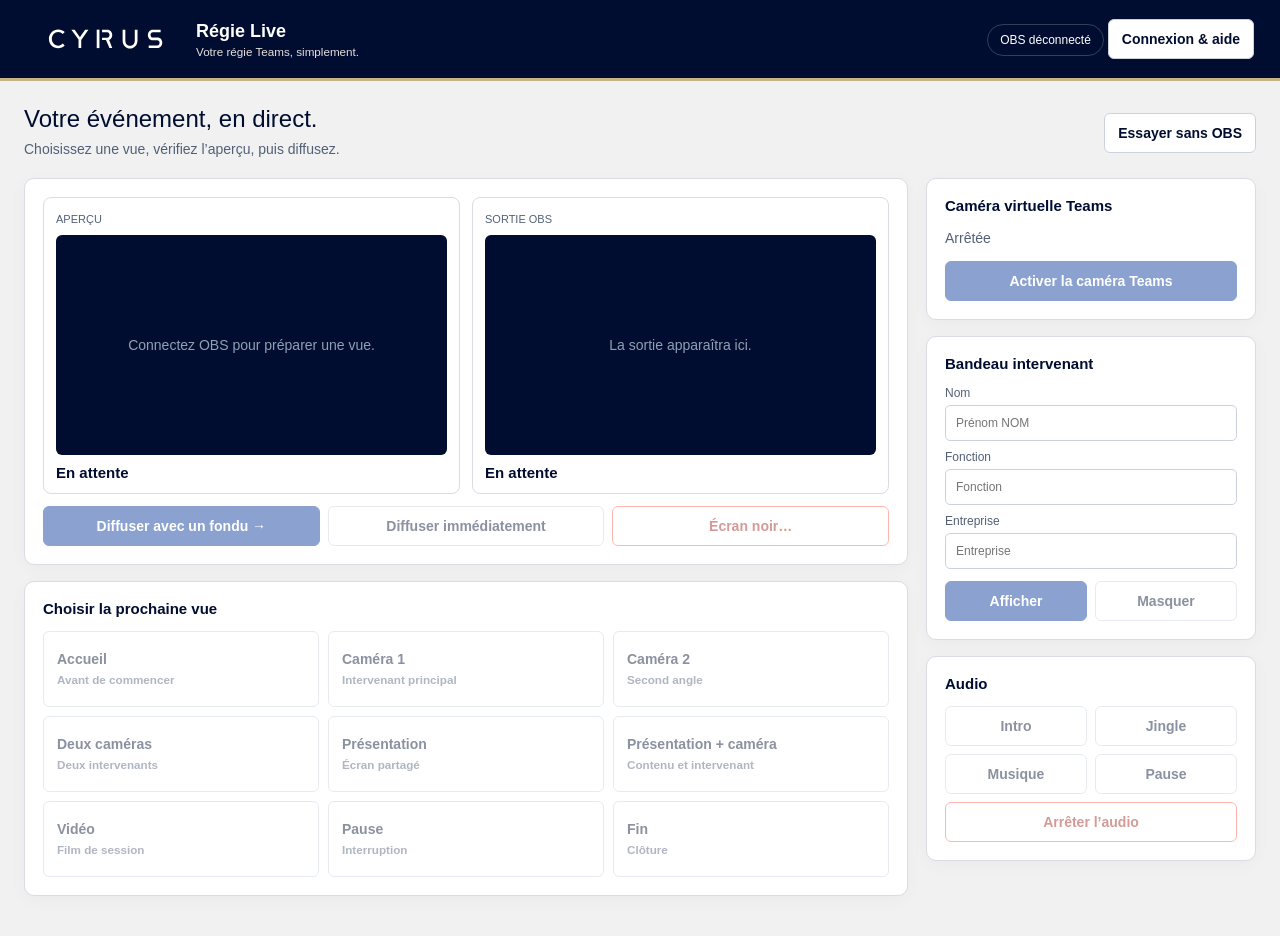
==== index.html @ 63f17715 "Corrige le chargement de la régie GitHub Pages" ====
<!doctype html>
<html lang="fr">
<head>
<meta charset="utf-8"><meta name="viewport" content="width=device-width,initial-scale=1">
<title>Cyrus · Régie Teams</title>
<style>
:root{--navy:#000D30;--blue:#003399;--gold:#C4B586;--bg:#F1F1F1;--line:#d9dce3;--muted:#526077}*{box-sizing:border-box}body{margin:0;background:var(--bg);color:var(--navy);font:14px "Segoe UI",Arial,sans-serif}header{background:var(--navy);color:#fff;border-bottom:3px solid var(--gold);padding:10px 26px;display:flex;justify-content:space-between;align-items:center;gap:12px;flex-wrap:wrap}.brand{display:flex;align-items:center;gap:10px}.brand img{width:160px;height:58px;object-fit:contain}.brand b{font-size:18px}.brand small{display:block;color:#E8E1DB;margin-top:3px}.status{padding:8px 12px;border:1px solid #ffffff33;border-radius:999px;font-size:12px}.status.ok{background:#003399}.wrap{max-width:1380px;margin:auto;padding:24px}.top{display:flex;justify-content:space-between;align-items:center;gap:12px;margin-bottom:18px;flex-wrap:wrap}h1{font-size:24px;margin:0 0 6px;font-weight:500}p{margin:0;color:var(--muted);line-height:1.5}.grid{display:grid;grid-template-columns:minmax(0,1fr) 330px;gap:18px}.card{background:#fff;border:1px solid var(--line);border-radius:10px;padding:18px;margin-bottom:16px;box-shadow:0 4px 18px #000D3008}h2{font-size:15px;margin:0 0 14px}.scenes{display:grid;grid-template-columns:repeat(3,1fr);gap:9px}.scene{min-height:76px;text-align:left}.scene strong{display:block}.scene small{display:block;color:var(--muted);margin-top:6px}.scene.sel{border-color:var(--blue);background:#e9eef9;box-shadow:inset 3px 0 var(--blue)}.scene.live:after{content:" À L’ANTENNE";display:block;color:var(--blue);font-size:9px;margin-top:7px}button,input{font:inherit}button{border:1px solid #ccd2dd;background:white;color:var(--navy);border-radius:6px;padding:11px 13px;cursor:pointer;font-weight:600}button:hover{background:#E8E1DB}button.primary{background:var(--blue);color:white;border-color:var(--blue)}button.primary:hover{background:var(--navy)}button.danger{border-color:#FF6054;color:#9e241b}button:disabled{opacity:.45;cursor:not-allowed}.row{display:flex;gap:8px;flex-wrap:wrap;margin-top:12px}.row>*{flex:1}.monitors{display:grid;grid-template-columns:1fr 1fr;gap:12px}.monitor{border:1px solid var(--line);border-radius:8px;padding:12px}.monitor span{font-size:11px;color:var(--muted);text-transform:uppercase}.screen{aspect-ratio:16/9;background:var(--navy);color:#8EA1B4;border-radius:6px;display:flex;align-items:center;justify-content:center;text-align:center;padding:15px;margin:9px 0}.monitor b{display:block;font-size:15px}.fields{display:grid;gap:9px}.fields label{font-size:12px;color:var(--muted)}input{width:100%;padding:10px;border:1px solid #ccd2dd;border-radius:5px;margin-top:5px}.audio{display:grid;grid-template-columns:1fr 1fr;gap:8px}.audio button:last-child{grid-column:1/-1}.help{font-size:12px;color:var(--muted);margin-top:10px}.banner{background:#E8E1DB;border:1px solid var(--gold);padding:10px 12px;border-radius:7px;margin-bottom:16px;display:none}.banner.show{display:block}dialog{border:1px solid var(--line);border-radius:12px;max-width:520px;width:calc(100% - 30px);padding:22px}dialog::backdrop{background:#0009}dialog h2{font-size:20px}.toast{position:fixed;left:50%;bottom:20px;transform:translateX(-50%);background:var(--navy);color:#fff;padding:12px 16px;border-radius:8px;display:none;max-width:90%;z-index:9}.toast.show{display:block}.toast.err{background:#a02a24}@media(max-width:900px){.grid{grid-template-columns:1fr}.scenes{grid-template-columns:repeat(2,1fr)}}@media(max-width:560px){.wrap{padding:14px}.monitors{grid-template-columns:1fr}.scenes{grid-template-columns:1fr}.brand img{width:120px}}
</style>
</head><body>
<header><div class="brand"><img src="assets/cyrus-white.svg" alt="Cyrus"><div><b>Régie Live</b><small>Votre régie Teams, simplement.</small></div></div><div><span id="status" class="status">OBS déconnecté</span> <button onclick="settings.showModal()">Connexion & aide</button></div></header>
<div class="wrap"><div id="demoBanner" class="banner">Mode démonstration · aucune commande n’est envoyée à OBS.</div><div class="top"><div><h1>Votre événement, en direct.</h1><p>Choisissez une vue, vérifiez l’aperçu, puis diffusez.</p></div><button id="demoBtn" onclick="toggleDemo()">Essayer sans OBS</button></div>
<div class="grid"><div>
<section class="card"><div class="monitors"><div class="monitor"><span>Aperçu</span><div class="screen" id="previewScreen">Connectez OBS pour préparer une vue.</div><b id="previewName">Aucune vue sélectionnée</b></div><div class="monitor"><span>Sortie OBS</span><div class="screen" id="programScreen">La sortie apparaîtra ici.</div><b id="programName">En attente</b></div></div><div class="row"><button id="take" class="primary ctl" onclick="run(()=>take(false))">Diffuser avec un fondu →</button><button class="ctl" onclick="run(()=>take(true))">Diffuser immédiatement</button><button class="danger ctl" onclick="run(black)">Écran noir…</button></div></section>
<section class="card"><h2>Choisir la prochaine vue</h2><div id="scenes" class="scenes"></div></section>
</div><aside>
<section class="card"><h2>Caméra virtuelle Teams</h2><p id="virtualText">Arrêtée</p><button id="virtualBtn" class="primary ctl" style="width:100%;margin-top:12px" onclick="run(toggleVirtual)">Activer la caméra Teams</button></section>
<section class="card"><h2>Bandeau intervenant</h2><div class="fields"><label>Nom<input id="name" placeholder="Prénom NOM"></label><label>Fonction<input id="role" placeholder="Fonction"></label><label>Entreprise<input id="company" placeholder="Entreprise"></label></div><div class="row"><button class="primary ctl" onclick="run(()=>lower(true))">Afficher</button><button class="ctl" onclick="run(()=>lower(false))">Masquer</button></div></section>
<section class="card"><h2>Audio</h2><div class="audio"><button class="ctl" onclick="run(()=>audio('intro'))">Intro</button><button class="ctl" onclick="run(()=>audio('jingle'))">Jingle</button><button class="ctl" onclick="run(()=>audio('music'))">Musique</button><button class="ctl" onclick="run(()=>audio('break'))">Pause</button><button class="danger ctl" onclick="run(()=>audioAction('stop'))">Arrêter l’audio</button></div></section>
</aside></div></div>
<dialog id="settings"><h2>Connecter OBS</h2><p>Dans OBS : Outils → Paramètres du serveur WebSocket → activez le serveur sur le port 4455.</p><div class="fields" style="margin-top:14px"><label>Mot de passe OBS<input id="pwd" type="password" autocomplete="off"></label><label style="display:flex;align-items:center;gap:8px"><input id="remember" type="checkbox" style="width:auto;margin:0"> Mémoriser sur cet ordinateur</label></div><div class="row"><button class="primary" onclick="connectWS()">Connecter</button><button onclick="settings.close()">Fermer</button></div><p class="help">OBS doit être ouvert sur ce même ordinateur. Adresse : 127.0.0.1:4455.</p></dialog>
<div id="toast" class="toast"></div>
<script>
const S=[['00 - ACCUEIL','Accueil','Avant de commencer'],['01 - CAM 1','Caméra 1','Intervenant principal'],['02 - CAM 2','Caméra 2','Second angle'],['03 - DOUBLE CAM','Deux caméras','Deux intervenants'],['04 - PRESENTATION','Présentation','Écran partagé'],['05 - PRESENTATION + CAM','Présentation + caméra','Contenu et intervenant'],['06 - VIDEO','Vidéo','Film de session'],['07 - PAUSE','Pause','Interruption'],['08 - FIN','Fin','Clôture']];let ws,identified=false,demo=false,preview='',program='',virtual=false,id=1,busy=false;const pend=new Map(),$=x=>document.getElementById(x),label=n=>S.find(x=>x[0]===n)?.[1]||(n==='09 - BLACK'?'Écran noir':n||'En attente');
pwd.value=localStorage.getItem('obsPwd')||'';remember.checked=!!pwd.value;
function msg(t,e=false){toast.textContent=t;toast.className='toast show'+(e?' err':'');setTimeout(()=>toast.className='toast',5000)}
function render(){const active=identified||demo;document.querySelectorAll('.ctl').forEach(b=>b.disabled=!active||busy);take.disabled=!active||busy||!preview;previewName.textContent=label(preview);programName.textContent=label(program);previewScreen.textContent=demo?'Simulation · '+label(preview):identified?'Vue préparée : '+label(preview):'Connectez OBS pour préparer une vue.';programScreen.textContent=demo?'Simulation · '+label(program):identified?'Sortie active : '+label(program):'La sortie apparaîtra ici.';virtualText.textContent=virtual?'Active':'Arrêtée';virtualBtn.textContent=virtual?'Arrêter la caméra Teams…':'Activer la caméra Teams';scenes.replaceChildren(...S.map(([n,l,d])=>{let b=document.createElement('button');b.className='scene'+(preview===n?' sel':'')+(program===n?' live':'');b.disabled=!active||busy;b.innerHTML='<strong>'+l+'</strong><small>'+d+'</small>';b.onclick=()=>run(()=>selectScene(n));return b}))}
async function run(f){if(busy)return;busy=true;render();try{await f()}catch(e){msg(e.message||String(e),true)}finally{busy=false;render()}}
function toggleDemo(){disconnect();demo=!demo;preview=demo?'01 - CAM 1':'';program=demo?'00 - ACCUEIL':'';virtual=false;demoBanner.classList.toggle('show',demo);demoBtn.textContent=demo?'Quitter la démonstration':'Essayer sans OBS';status.textContent=demo?'Démonstration':'OBS déconnecté';status.classList.remove('ok');render()}
function disconnect(){identified=false;if(ws){try{ws.close()}catch{}ws=null}for(const p of pend.values())p.reject(new Error('Connexion interrompue'));pend.clear()}
async function sha(s){const b=await crypto.subtle.digest('SHA-256',new TextEncoder().encode(s));return btoa(String.fromCharCode(...new Uint8Array(b)))}
async function connectWS(){demo=false;demoBanner.classList.remove('show');disconnect();if(remember.checked)localStorage.setItem('obsPwd',pwd.value);else localStorage.removeItem('obsPwd');status.textContent='Connexion…';try{ws=new WebSocket('ws://127.0.0.1:4455');ws.onmessage=async ev=>{const m=JSON.parse(ev.data);if(m.op===0){let d={rpcVersion:1,eventSubscriptions:197};if(m.d.authentication)d.authentication=await sha(await sha(pwd.value+m.d.authentication.salt)+m.d.authentication.challenge);ws.send(JSON.stringify({op:1,d}))}else if(m.op===2){identified=true;status.textContent='OBS connecté';status.classList.add('ok');settings.close();await req('SetStudioModeEnabled',{studioModeEnabled:true});await sync()}else if(m.op===7){const p=pend.get(m.d.requestId);if(p){pend.delete(m.d.requestId);m.d.requestStatus.result?p.resolve(m.d.responseData||{}):p.reject(new Error(m.d.requestStatus.comment||'Commande refusée'))}}else if(m.op===5){if(m.d.eventType==='CurrentProgramSceneChanged')program=m.d.eventData.sceneName;if(m.d.eventType==='CurrentPreviewSceneChanged')preview=m.d.eventData.sceneName;if(m.d.eventType==='VirtualcamStateChanged')virtual=m.d.eventData.outputActive;render()}};ws.onerror=()=>msg('OBS inaccessible sur le port 4455.',true);ws.onclose=e=>{identified=false;status.textContent=e.code===4009?'Mot de passe incorrect':'OBS déconnecté';status.classList.remove('ok');render()}}catch(e){msg(e.message,true)}render()}
function req(type,data={}){return new Promise((res,rej)=>{if(!identified||!ws||ws.readyState!==1)return rej(new Error('Connectez OBS.'));const rid=String(id++);pend.set(rid,{resolve:res,reject:rej});ws.send(JSON.stringify({op:6,d:{requestType:type,requestId:rid,requestData:data}}));setTimeout(()=>{if(pend.has(rid)){pend.delete(rid);rej(new Error('OBS ne répond pas'))}},6000)})}
async function sync(){const [a,b,c]=await Promise.all([req('GetCurrentPreviewScene'),req('GetCurrentProgramScene'),req('GetVirtualCamStatus')]);preview=a.currentPreviewSceneName;program=b.currentProgramSceneName;virtual=c.outputActive;render()}
async function selectScene(n){if(demo){preview=n;return}await req('SetCurrentPreviewScene',{sceneName:n});preview=n}
async function take(cut){if(demo){[program,preview]=[preview,program];return}await req('SetCurrentSceneTransition',{transitionName:cut?'Cut':'Fade'});if(!cut)await req('SetCurrentSceneTransitionDuration',{transitionDuration:500});await req('TriggerStudioModeTransition');setTimeout(()=>run(sync),700)}
async function black(){if(!confirm('Passer immédiatement la sortie en écran noir ?'))return;if(demo){program='09 - BLACK';return}await req('SetCurrentProgramScene',{sceneName:'09 - BLACK'});await sync()}
async function toggleVirtual(){if(demo){virtual=!virtual;return}await req(virtual?'StopVirtualCam':'StartVirtualCam');await sync()}
async function emit(data){if(demo)return;await req('CallVendorRequest',{vendorName:'obs-browser',requestType:'emit_event',requestData:{event_name:'officeLiveControl',event_data:data}})}
async function lower(show){if(show&&!name.value.trim())throw new Error('Renseignez le nom.');await emit({type:'lower',show,name:name.value,role:role.value,company:company.value});msg(show?'Bandeau envoyé.':'Bandeau masqué.')}
async function audio(x){await emit({type:'audio',action:'play',id:x});msg('Commande audio envoyée : '+x)}async function audioAction(action){await emit({type:'audio',action});msg('Commande audio envoyée.')}
render();
</script></body></html>
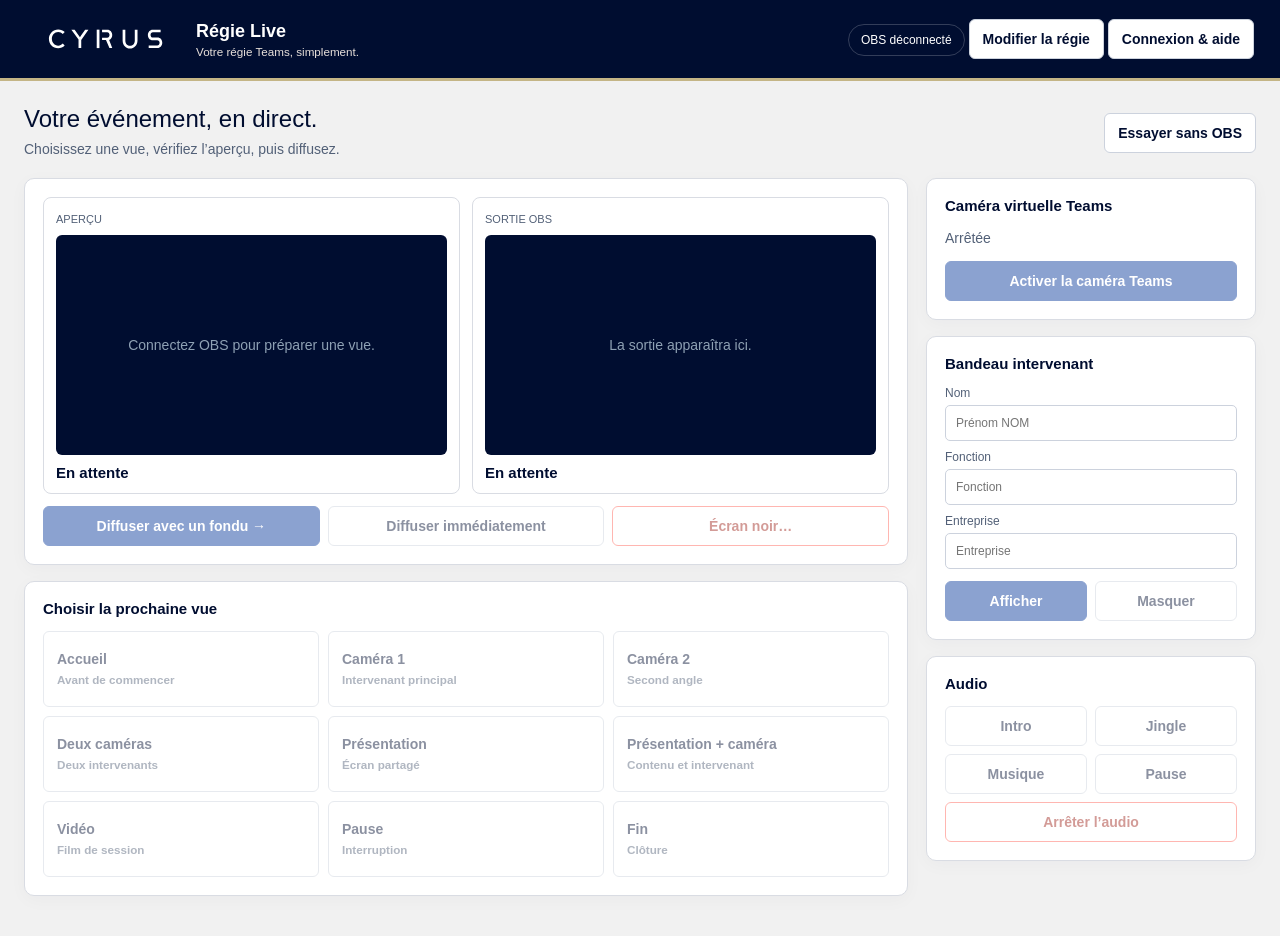
==== commit c6302556: "Restore regie editor [regie-editor-restored]" ====
--- a/index.html
+++ b/index.html
@@ -4,10 +4,10 @@
 <meta charset="utf-8"><meta name="viewport" content="width=device-width,initial-scale=1">
 <title>Cyrus · Régie Teams</title>
 <style>
-:root{--navy:#000D30;--blue:#003399;--gold:#C4B586;--bg:#F1F1F1;--line:#d9dce3;--muted:#526077}*{box-sizing:border-box}body{margin:0;background:var(--bg);color:var(--navy);font:14px "Segoe UI",Arial,sans-serif}header{background:var(--navy);color:#fff;border-bottom:3px solid var(--gold);padding:10px 26px;display:flex;justify-content:space-between;align-items:center;gap:12px;flex-wrap:wrap}.brand{display:flex;align-items:center;gap:10px}.brand img{width:160px;height:58px;object-fit:contain}.brand b{font-size:18px}.brand small{display:block;color:#E8E1DB;margin-top:3px}.status{padding:8px 12px;border:1px solid #ffffff33;border-radius:999px;font-size:12px}.status.ok{background:#003399}.wrap{max-width:1380px;margin:auto;padding:24px}.top{display:flex;justify-content:space-between;align-items:center;gap:12px;margin-bottom:18px;flex-wrap:wrap}h1{font-size:24px;margin:0 0 6px;font-weight:500}p{margin:0;color:var(--muted);line-height:1.5}.grid{display:grid;grid-template-columns:minmax(0,1fr) 330px;gap:18px}.card{background:#fff;border:1px solid var(--line);border-radius:10px;padding:18px;margin-bottom:16px;box-shadow:0 4px 18px #000D3008}h2{font-size:15px;margin:0 0 14px}.scenes{display:grid;grid-template-columns:repeat(3,1fr);gap:9px}.scene{min-height:76px;text-align:left}.scene strong{display:block}.scene small{display:block;color:var(--muted);margin-top:6px}.scene.sel{border-color:var(--blue);background:#e9eef9;box-shadow:inset 3px 0 var(--blue)}.scene.live:after{content:" À L’ANTENNE";display:block;color:var(--blue);font-size:9px;margin-top:7px}button,input{font:inherit}button{border:1px solid #ccd2dd;background:white;color:var(--navy);border-radius:6px;padding:11px 13px;cursor:pointer;font-weight:600}button:hover{background:#E8E1DB}button.primary{background:var(--blue);color:white;border-color:var(--blue)}button.primary:hover{background:var(--navy)}button.danger{border-color:#FF6054;color:#9e241b}button:disabled{opacity:.45;cursor:not-allowed}.row{display:flex;gap:8px;flex-wrap:wrap;margin-top:12px}.row>*{flex:1}.monitors{display:grid;grid-template-columns:1fr 1fr;gap:12px}.monitor{border:1px solid var(--line);border-radius:8px;padding:12px}.monitor span{font-size:11px;color:var(--muted);text-transform:uppercase}.screen{aspect-ratio:16/9;background:var(--navy);color:#8EA1B4;border-radius:6px;display:flex;align-items:center;justify-content:center;text-align:center;padding:15px;margin:9px 0}.monitor b{display:block;font-size:15px}.fields{display:grid;gap:9px}.fields label{font-size:12px;color:var(--muted)}input{width:100%;padding:10px;border:1px solid #ccd2dd;border-radius:5px;margin-top:5px}.audio{display:grid;grid-template-columns:1fr 1fr;gap:8px}.audio button:last-child{grid-column:1/-1}.help{font-size:12px;color:var(--muted);margin-top:10px}.banner{background:#E8E1DB;border:1px solid var(--gold);padding:10px 12px;border-radius:7px;margin-bottom:16px;display:none}.banner.show{display:block}dialog{border:1px solid var(--line);border-radius:12px;max-width:520px;width:calc(100% - 30px);padding:22px}dialog::backdrop{background:#0009}dialog h2{font-size:20px}.toast{position:fixed;left:50%;bottom:20px;transform:translateX(-50%);background:var(--navy);color:#fff;padding:12px 16px;border-radius:8px;display:none;max-width:90%;z-index:9}.toast.show{display:block}.toast.err{background:#a02a24}@media(max-width:900px){.grid{grid-template-columns:1fr}.scenes{grid-template-columns:repeat(2,1fr)}}@media(max-width:560px){.wrap{padding:14px}.monitors{grid-template-columns:1fr}.scenes{grid-template-columns:1fr}.brand img{width:120px}}
+:root{--navy:#000D30;--blue:#003399;--gold:#C4B586;--bg:#F1F1F1;--line:#d9dce3;--muted:#526077}*{box-sizing:border-box}body{margin:0;background:var(--bg);color:var(--navy);font:14px "Segoe UI",Arial,sans-serif}header{background:var(--navy);color:#fff;border-bottom:3px solid var(--gold);padding:10px 26px;display:flex;justify-content:space-between;align-items:center;gap:12px;flex-wrap:wrap}.brand{display:flex;align-items:center;gap:10px}.brand img{width:160px;height:58px;object-fit:contain}.brand b{font-size:18px}.brand small{display:block;color:#E8E1DB;margin-top:3px}.status{padding:8px 12px;border:1px solid #ffffff33;border-radius:999px;font-size:12px}.status.ok{background:#003399}.wrap{max-width:1380px;margin:auto;padding:24px}.top{display:flex;justify-content:space-between;align-items:center;gap:12px;margin-bottom:18px;flex-wrap:wrap}h1{font-size:24px;margin:0 0 6px;font-weight:500}p{margin:0;color:var(--muted);line-height:1.5}.grid{display:grid;grid-template-columns:minmax(0,1fr) 330px;gap:18px}.card{background:#fff;border:1px solid var(--line);border-radius:10px;padding:18px;margin-bottom:16px;box-shadow:0 4px 18px #000D3008}h2{font-size:15px;margin:0 0 14px}.scenes{display:grid;grid-template-columns:repeat(3,1fr);gap:9px}.scene{min-height:76px;text-align:left}.scene strong{display:block}.scene small{display:block;color:var(--muted);margin-top:6px}.scene.sel{border-color:var(--blue);background:#e9eef9;box-shadow:inset 3px 0 var(--blue)}.scene.live:after{content:" À L’ANTENNE";display:block;color:var(--blue);font-size:9px;margin-top:7px}button,input{font:inherit}button{border:1px solid #ccd2dd;background:white;color:var(--navy);border-radius:6px;padding:11px 13px;cursor:pointer;font-weight:600}button:hover{background:#E8E1DB}button.primary{background:var(--blue);color:white;border-color:var(--blue)}button.primary:hover{background:var(--navy)}button.danger{border-color:#FF6054;color:#9e241b}button:disabled{opacity:.45;cursor:not-allowed}.row{display:flex;gap:8px;flex-wrap:wrap;margin-top:12px}.row>*{flex:1}.monitors{display:grid;grid-template-columns:1fr 1fr;gap:12px}.monitor{border:1px solid var(--line);border-radius:8px;padding:12px}.monitor span{font-size:11px;color:var(--muted);text-transform:uppercase}.screen{aspect-ratio:16/9;background:var(--navy);color:#8EA1B4;border-radius:6px;display:flex;align-items:center;justify-content:center;text-align:center;padding:15px;margin:9px 0}.monitor b{display:block;font-size:15px}.fields{display:grid;gap:9px}.fields label{font-size:12px;color:var(--muted)}input{width:100%;padding:10px;border:1px solid #ccd2dd;border-radius:5px;margin-top:5px}.audio{display:grid;grid-template-columns:1fr 1fr;gap:8px}.audio button:last-child{grid-column:1/-1}.help{font-size:12px;color:var(--muted);margin-top:10px}.banner{background:#E8E1DB;border:1px solid var(--gold);padding:10px 12px;border-radius:7px;margin-bottom:16px;display:none}.banner.show{display:block}dialog{border:1px solid var(--line);border-radius:12px;max-width:520px;width:calc(100% - 30px);padding:22px}dialog::backdrop{background:#0009}dialog h2{font-size:20px}.toast{position:fixed;left:50%;bottom:20px;transform:translateX(-50%);background:var(--navy);color:#fff;padding:12px 16px;border-radius:8px;display:none;max-width:90%;z-index:9}.toast.show{display:block}.toast.err{background:#a02a24}.editrow{display:grid;grid-template-columns:1fr 1fr;gap:8px;padding:10px 0;border-bottom:1px solid var(--line)}.editrow:last-child{border-bottom:0}.editrow label{font-size:11px;color:var(--muted)}@media(max-width:560px){.editrow{grid-template-columns:1fr}}@media(max-width:900px){.grid{grid-template-columns:1fr}.scenes{grid-template-columns:repeat(2,1fr)}}@media(max-width:560px){.wrap{padding:14px}.monitors{grid-template-columns:1fr}.scenes{grid-template-columns:1fr}.brand img{width:120px}}
 </style>
 </head><body>
-<header><div class="brand"><img src="assets/cyrus-white.svg" alt="Cyrus"><div><b>Régie Live</b><small>Votre régie Teams, simplement.</small></div></div><div><span id="status" class="status">OBS déconnecté</span> <button onclick="settings.showModal()">Connexion & aide</button></div></header>
+<header><div class="brand"><img src="assets/cyrus-white.svg" alt="Cyrus"><div><b>Régie Live</b><small>Votre régie Teams, simplement.</small></div></div><div><span id="status" class="status">OBS déconnecté</span> <button onclick="openEditor()">Modifier la régie</button> <button onclick="settings.showModal()">Connexion & aide</button></div></header>
 <div class="wrap"><div id="demoBanner" class="banner">Mode démonstration · aucune commande n’est envoyée à OBS.</div><div class="top"><div><h1>Votre événement, en direct.</h1><p>Choisissez une vue, vérifiez l’aperçu, puis diffusez.</p></div><button id="demoBtn" onclick="toggleDemo()">Essayer sans OBS</button></div>
 <div class="grid"><div>
 <section class="card"><div class="monitors"><div class="monitor"><span>Aperçu</span><div class="screen" id="previewScreen">Connectez OBS pour préparer une vue.</div><b id="previewName">Aucune vue sélectionnée</b></div><div class="monitor"><span>Sortie OBS</span><div class="screen" id="programScreen">La sortie apparaîtra ici.</div><b id="programName">En attente</b></div></div><div class="row"><button id="take" class="primary ctl" onclick="run(()=>take(false))">Diffuser avec un fondu →</button><button class="ctl" onclick="run(()=>take(true))">Diffuser immédiatement</button><button class="danger ctl" onclick="run(black)">Écran noir…</button></div></section>
@@ -17,10 +17,11 @@
 <section class="card"><h2>Bandeau intervenant</h2><div class="fields"><label>Nom<input id="name" placeholder="Prénom NOM"></label><label>Fonction<input id="role" placeholder="Fonction"></label><label>Entreprise<input id="company" placeholder="Entreprise"></label></div><div class="row"><button class="primary ctl" onclick="run(()=>lower(true))">Afficher</button><button class="ctl" onclick="run(()=>lower(false))">Masquer</button></div></section>
 <section class="card"><h2>Audio</h2><div class="audio"><button class="ctl" onclick="run(()=>audio('intro'))">Intro</button><button class="ctl" onclick="run(()=>audio('jingle'))">Jingle</button><button class="ctl" onclick="run(()=>audio('music'))">Musique</button><button class="ctl" onclick="run(()=>audio('break'))">Pause</button><button class="danger ctl" onclick="run(()=>audioAction('stop'))">Arrêter l’audio</button></div></section>
 </aside></div></div>
-<dialog id="settings"><h2>Connecter OBS</h2><p>Dans OBS : Outils → Paramètres du serveur WebSocket → activez le serveur sur le port 4455.</p><div class="fields" style="margin-top:14px"><label>Mot de passe OBS<input id="pwd" type="password" autocomplete="off"></label><label style="display:flex;align-items:center;gap:8px"><input id="remember" type="checkbox" style="width:auto;margin:0"> Mémoriser sur cet ordinateur</label></div><div class="row"><button class="primary" onclick="connectWS()">Connecter</button><button onclick="settings.close()">Fermer</button></div><p class="help">OBS doit être ouvert sur ce même ordinateur. Adresse : 127.0.0.1:4455.</p></dialog>
+<dialog id="settings"><h2>Connecter OBS</h2><p>Dans OBS : Outils → Paramètres du serveur WebSocket → activez le serveur sur le port 4455. Dans Chrome, autorisez également l’accès au réseau local lorsque la demande apparaît.</p><div class="fields" style="margin-top:14px"><label>Mot de passe OBS<input id="pwd" type="password" autocomplete="off"></label><label style="display:flex;align-items:center;gap:8px"><input id="remember" type="checkbox" style="width:auto;margin:0"> Mémoriser sur cet ordinateur</label></div><div class="row"><button class="primary" onclick="connectWS()">Connecter</button><button onclick="settings.close()">Fermer</button></div><p class="help">OBS doit être ouvert sur ce même ordinateur. Adresse : 127.0.0.1:4455.</p></dialog>
+<dialog id="editor"><h2>Modifier la régie</h2><p>Renomme les boutons visibles et associe-les aux noms exacts de tes scènes OBS.</p><div id="sceneEdit" style="margin-top:14px"></div><div class="row"><button class="primary" onclick="saveEditor()">Enregistrer</button><button onclick="resetEditor()">Réinitialiser</button><button onclick="editor.close()">Fermer</button></div><p class="help">Ces réglages sont enregistrés uniquement sur cet ordinateur.</p></dialog>
 <div id="toast" class="toast"></div>
 <script>
-const S=[['00 - ACCUEIL','Accueil','Avant de commencer'],['01 - CAM 1','Caméra 1','Intervenant principal'],['02 - CAM 2','Caméra 2','Second angle'],['03 - DOUBLE CAM','Deux caméras','Deux intervenants'],['04 - PRESENTATION','Présentation','Écran partagé'],['05 - PRESENTATION + CAM','Présentation + caméra','Contenu et intervenant'],['06 - VIDEO','Vidéo','Film de session'],['07 - PAUSE','Pause','Interruption'],['08 - FIN','Fin','Clôture']];let ws,identified=false,demo=false,preview='',program='',virtual=false,id=1,busy=false;const pend=new Map(),$=x=>document.getElementById(x),label=n=>S.find(x=>x[0]===n)?.[1]||(n==='09 - BLACK'?'Écran noir':n||'En attente');
+const DEFAULT_S=[['00 - ACCUEIL','Accueil','Avant de commencer'],['01 - CAM 1','Caméra 1','Intervenant principal'],['02 - CAM 2','Caméra 2','Second angle'],['03 - DOUBLE CAM','Deux caméras','Deux intervenants'],['04 - PRESENTATION','Présentation','Écran partagé'],['05 - PRESENTATION + CAM','Présentation + caméra','Contenu et intervenant'],['06 - VIDEO','Vidéo','Film de session'],['07 - PAUSE','Pause','Interruption'],['08 - FIN','Fin','Clôture']];let S=(()=>{try{return JSON.parse(localStorage.getItem('regieScenes'))||DEFAULT_S.map(x=>[...x])}catch{return DEFAULT_S.map(x=>[...x])}})();let ws,identified=false,demo=false,preview='',program='',virtual=false,id=1,busy=false;const pend=new Map(),$=x=>document.getElementById(x),label=n=>S.find(x=>x[0]===n)?.[1]||(n==='09 - BLACK'?'Écran noir':n||'En attente');
 pwd.value=localStorage.getItem('obsPwd')||'';remember.checked=!!pwd.value;
 function msg(t,e=false){toast.textContent=t;toast.className='toast show'+(e?' err':'');setTimeout(()=>toast.className='toast',5000)}
 function render(){const active=identified||demo;document.querySelectorAll('.ctl').forEach(b=>b.disabled=!active||busy);take.disabled=!active||busy||!preview;previewName.textContent=label(preview);programName.textContent=label(program);previewScreen.textContent=demo?'Simulation · '+label(preview):identified?'Vue préparée : '+label(preview):'Connectez OBS pour préparer une vue.';programScreen.textContent=demo?'Simulation · '+label(program):identified?'Sortie active : '+label(program):'La sortie apparaîtra ici.';virtualText.textContent=virtual?'Active':'Arrêtée';virtualBtn.textContent=virtual?'Arrêter la caméra Teams…':'Activer la caméra Teams';scenes.replaceChildren(...S.map(([n,l,d])=>{let b=document.createElement('button');b.className='scene'+(preview===n?' sel':'')+(program===n?' live':'');b.disabled=!active||busy;b.innerHTML='<strong>'+l+'</strong><small>'+d+'</small>';b.onclick=()=>run(()=>selectScene(n));return b}))}
@@ -38,5 +39,9 @@
 async function emit(data){if(demo)return;await req('CallVendorRequest',{vendorName:'obs-browser',requestType:'emit_event',requestData:{event_name:'officeLiveControl',event_data:data}})}
 async function lower(show){if(show&&!name.value.trim())throw new Error('Renseignez le nom.');await emit({type:'lower',show,name:name.value,role:role.value,company:company.value});msg(show?'Bandeau envoyé.':'Bandeau masqué.')}
 async function audio(x){await emit({type:'audio',action:'play',id:x});msg('Commande audio envoyée : '+x)}async function audioAction(action){await emit({type:'audio',action});msg('Commande audio envoyée.')}
+function openEditor(){sceneEdit.replaceChildren(...S.map((x,i)=>{const d=document.createElement('div');d.className='editrow';d.innerHTML='<label>Nom affiché<input data-i="'+i+'" data-k="1" value="'+x[1].replace(/&/g,'&amp;').replace(/"/g,'&quot;')+'"></label><label>Nom de scène OBS<input data-i="'+i+'" data-k="0" value="'+x[0].replace(/&/g,'&amp;').replace(/"/g,'&quot;')+'"></label>';return d}));editor.showModal()}
+function saveEditor(){document.querySelectorAll('#sceneEdit input').forEach(el=>{const i=+el.dataset.i,k=+el.dataset.k;S[i][k]=el.value.trim()||S[i][k]});localStorage.setItem('regieScenes',JSON.stringify(S));editor.close();render();msg('Configuration de la régie enregistrée.')}
+function resetEditor(){if(!confirm('Réinitialiser les noms de vues et de scènes OBS ?'))return;S=DEFAULT_S.map(x=>[...x]);localStorage.removeItem('regieScenes');openEditor();render();msg('Configuration réinitialisée.')}
+
 render();
 </script></body></html>
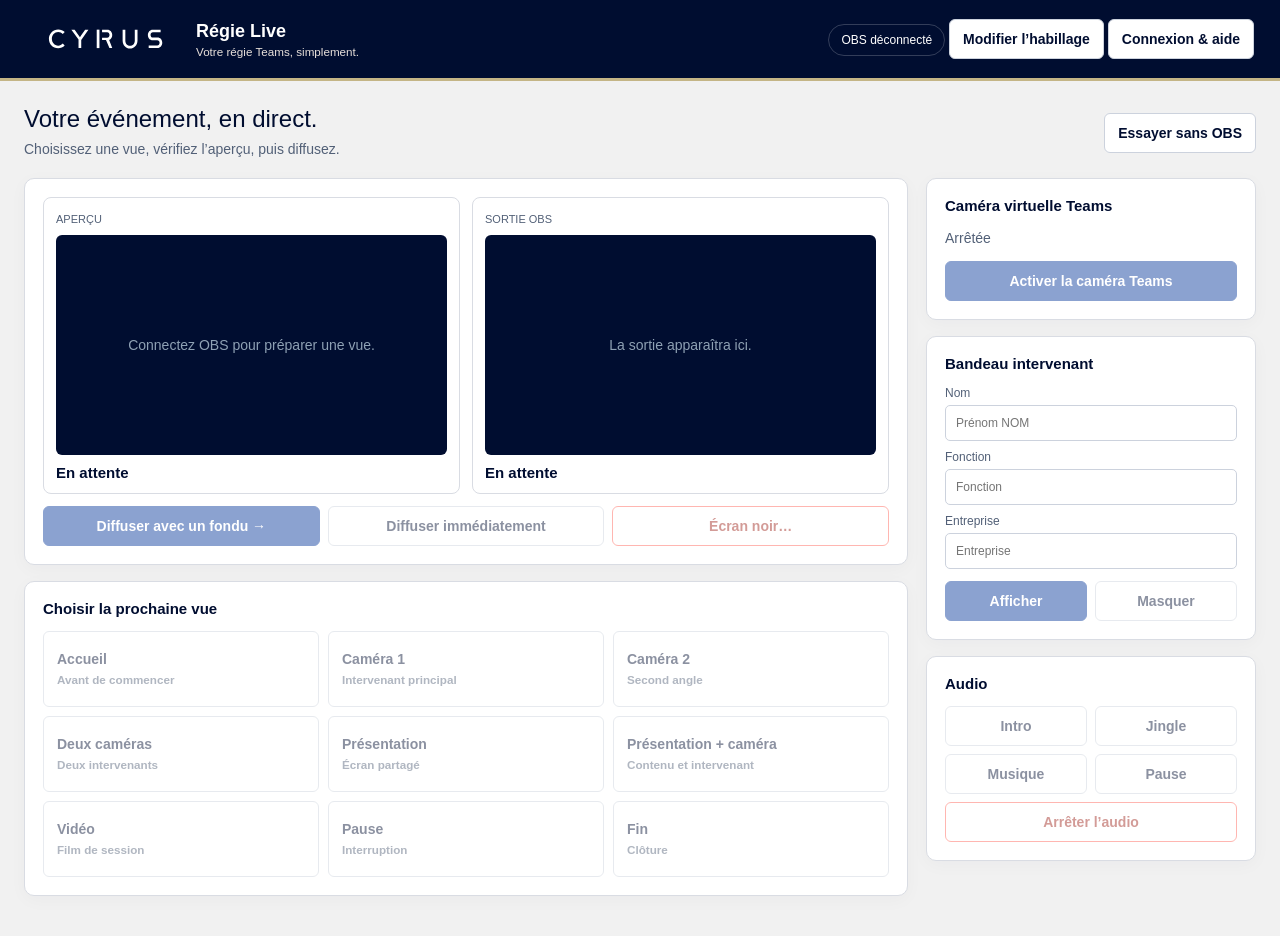
==== commit 180b3329: "Restore full visual layout editor [visual-editor-restored]" ====
--- a/index.html
+++ b/index.html
@@ -6,8 +6,9 @@
 <style>
 :root{--navy:#000D30;--blue:#003399;--gold:#C4B586;--bg:#F1F1F1;--line:#d9dce3;--muted:#526077}*{box-sizing:border-box}body{margin:0;background:var(--bg);color:var(--navy);font:14px "Segoe UI",Arial,sans-serif}header{background:var(--navy);color:#fff;border-bottom:3px solid var(--gold);padding:10px 26px;display:flex;justify-content:space-between;align-items:center;gap:12px;flex-wrap:wrap}.brand{display:flex;align-items:center;gap:10px}.brand img{width:160px;height:58px;object-fit:contain}.brand b{font-size:18px}.brand small{display:block;color:#E8E1DB;margin-top:3px}.status{padding:8px 12px;border:1px solid #ffffff33;border-radius:999px;font-size:12px}.status.ok{background:#003399}.wrap{max-width:1380px;margin:auto;padding:24px}.top{display:flex;justify-content:space-between;align-items:center;gap:12px;margin-bottom:18px;flex-wrap:wrap}h1{font-size:24px;margin:0 0 6px;font-weight:500}p{margin:0;color:var(--muted);line-height:1.5}.grid{display:grid;grid-template-columns:minmax(0,1fr) 330px;gap:18px}.card{background:#fff;border:1px solid var(--line);border-radius:10px;padding:18px;margin-bottom:16px;box-shadow:0 4px 18px #000D3008}h2{font-size:15px;margin:0 0 14px}.scenes{display:grid;grid-template-columns:repeat(3,1fr);gap:9px}.scene{min-height:76px;text-align:left}.scene strong{display:block}.scene small{display:block;color:var(--muted);margin-top:6px}.scene.sel{border-color:var(--blue);background:#e9eef9;box-shadow:inset 3px 0 var(--blue)}.scene.live:after{content:" À L’ANTENNE";display:block;color:var(--blue);font-size:9px;margin-top:7px}button,input{font:inherit}button{border:1px solid #ccd2dd;background:white;color:var(--navy);border-radius:6px;padding:11px 13px;cursor:pointer;font-weight:600}button:hover{background:#E8E1DB}button.primary{background:var(--blue);color:white;border-color:var(--blue)}button.primary:hover{background:var(--navy)}button.danger{border-color:#FF6054;color:#9e241b}button:disabled{opacity:.45;cursor:not-allowed}.row{display:flex;gap:8px;flex-wrap:wrap;margin-top:12px}.row>*{flex:1}.monitors{display:grid;grid-template-columns:1fr 1fr;gap:12px}.monitor{border:1px solid var(--line);border-radius:8px;padding:12px}.monitor span{font-size:11px;color:var(--muted);text-transform:uppercase}.screen{aspect-ratio:16/9;background:var(--navy);color:#8EA1B4;border-radius:6px;display:flex;align-items:center;justify-content:center;text-align:center;padding:15px;margin:9px 0}.monitor b{display:block;font-size:15px}.fields{display:grid;gap:9px}.fields label{font-size:12px;color:var(--muted)}input{width:100%;padding:10px;border:1px solid #ccd2dd;border-radius:5px;margin-top:5px}.audio{display:grid;grid-template-columns:1fr 1fr;gap:8px}.audio button:last-child{grid-column:1/-1}.help{font-size:12px;color:var(--muted);margin-top:10px}.banner{background:#E8E1DB;border:1px solid var(--gold);padding:10px 12px;border-radius:7px;margin-bottom:16px;display:none}.banner.show{display:block}dialog{border:1px solid var(--line);border-radius:12px;max-width:520px;width:calc(100% - 30px);padding:22px}dialog::backdrop{background:#0009}dialog h2{font-size:20px}.toast{position:fixed;left:50%;bottom:20px;transform:translateX(-50%);background:var(--navy);color:#fff;padding:12px 16px;border-radius:8px;display:none;max-width:90%;z-index:9}.toast.show{display:block}.toast.err{background:#a02a24}.editrow{display:grid;grid-template-columns:1fr 1fr;gap:8px;padding:10px 0;border-bottom:1px solid var(--line)}.editrow:last-child{border-bottom:0}.editrow label{font-size:11px;color:var(--muted)}@media(max-width:560px){.editrow{grid-template-columns:1fr}}@media(max-width:900px){.grid{grid-template-columns:1fr}.scenes{grid-template-columns:repeat(2,1fr)}}@media(max-width:560px){.wrap{padding:14px}.monitors{grid-template-columns:1fr}.scenes{grid-template-columns:1fr}.brand img{width:120px}}
 </style>
+<link rel="stylesheet" href="assets/editor.css">
 </head><body>
-<header><div class="brand"><img src="assets/cyrus-white.svg" alt="Cyrus"><div><b>Régie Live</b><small>Votre régie Teams, simplement.</small></div></div><div><span id="status" class="status">OBS déconnecté</span> <button onclick="openEditor()">Modifier la régie</button> <button onclick="settings.showModal()">Connexion & aide</button></div></header>
+<header><div class="brand"><img src="assets/cyrus-white.svg" alt="Cyrus"><div><b>Régie Live</b><small>Votre régie Teams, simplement.</small></div></div><div><span id="status" class="status">OBS déconnecté</span> <button onclick="openLayoutEditor()">Modifier l’habillage</button> <button onclick="settings.showModal()">Connexion & aide</button></div></header>
 <div class="wrap"><div id="demoBanner" class="banner">Mode démonstration · aucune commande n’est envoyée à OBS.</div><div class="top"><div><h1>Votre événement, en direct.</h1><p>Choisissez une vue, vérifiez l’aperçu, puis diffusez.</p></div><button id="demoBtn" onclick="toggleDemo()">Essayer sans OBS</button></div>
 <div class="grid"><div>
 <section class="card"><div class="monitors"><div class="monitor"><span>Aperçu</span><div class="screen" id="previewScreen">Connectez OBS pour préparer une vue.</div><b id="previewName">Aucune vue sélectionnée</b></div><div class="monitor"><span>Sortie OBS</span><div class="screen" id="programScreen">La sortie apparaîtra ici.</div><b id="programName">En attente</b></div></div><div class="row"><button id="take" class="primary ctl" onclick="run(()=>take(false))">Diffuser avec un fondu →</button><button class="ctl" onclick="run(()=>take(true))">Diffuser immédiatement</button><button class="danger ctl" onclick="run(black)">Écran noir…</button></div></section>
@@ -17,7 +18,7 @@
 <section class="card"><h2>Bandeau intervenant</h2><div class="fields"><label>Nom<input id="name" placeholder="Prénom NOM"></label><label>Fonction<input id="role" placeholder="Fonction"></label><label>Entreprise<input id="company" placeholder="Entreprise"></label></div><div class="row"><button class="primary ctl" onclick="run(()=>lower(true))">Afficher</button><button class="ctl" onclick="run(()=>lower(false))">Masquer</button></div></section>
 <section class="card"><h2>Audio</h2><div class="audio"><button class="ctl" onclick="run(()=>audio('intro'))">Intro</button><button class="ctl" onclick="run(()=>audio('jingle'))">Jingle</button><button class="ctl" onclick="run(()=>audio('music'))">Musique</button><button class="ctl" onclick="run(()=>audio('break'))">Pause</button><button class="danger ctl" onclick="run(()=>audioAction('stop'))">Arrêter l’audio</button></div></section>
 </aside></div></div>
-<dialog id="settings"><h2>Connecter OBS</h2><p>Dans OBS : Outils → Paramètres du serveur WebSocket → activez le serveur sur le port 4455. Dans Chrome, autorisez également l’accès au réseau local lorsque la demande apparaît.</p><div class="fields" style="margin-top:14px"><label>Mot de passe OBS<input id="pwd" type="password" autocomplete="off"></label><label style="display:flex;align-items:center;gap:8px"><input id="remember" type="checkbox" style="width:auto;margin:0"> Mémoriser sur cet ordinateur</label></div><div class="row"><button class="primary" onclick="connectWS()">Connecter</button><button onclick="settings.close()">Fermer</button></div><p class="help">OBS doit être ouvert sur ce même ordinateur. Adresse : 127.0.0.1:4455.</p></dialog>
+<dialog id="settings"><h2>Connecter OBS</h2><p>Dans OBS : Outils → Paramètres du serveur WebSocket → activez le serveur sur le port 4455. Dans Chrome, autorisez également l’accès au réseau local lorsque la demande apparaît. Dans Chrome, autorisez également l’accès au réseau local lorsque la demande apparaît. Dans Chrome, autorisez également l’accès au réseau local lorsque la demande apparaît.</p><div class="fields" style="margin-top:14px"><label>Mot de passe OBS<input id="pwd" type="password" autocomplete="off"></label><label style="display:flex;align-items:center;gap:8px"><input id="remember" type="checkbox" style="width:auto;margin:0"> Mémoriser sur cet ordinateur</label></div><div class="row"><button class="primary" onclick="connectWS()">Connecter</button><button onclick="settings.close()">Fermer</button></div><p class="help">OBS doit être ouvert sur ce même ordinateur. Adresse : 127.0.0.1:4455.</p></dialog>
 <dialog id="editor"><h2>Modifier la régie</h2><p>Renomme les boutons visibles et associe-les aux noms exacts de tes scènes OBS.</p><div id="sceneEdit" style="margin-top:14px"></div><div class="row"><button class="primary" onclick="saveEditor()">Enregistrer</button><button onclick="resetEditor()">Réinitialiser</button><button onclick="editor.close()">Fermer</button></div><p class="help">Ces réglages sont enregistrés uniquement sur cet ordinateur.</p></dialog>
 <div id="toast" class="toast"></div>
 <script>
@@ -44,4 +45,5 @@
 function resetEditor(){if(!confirm('Réinitialiser les noms de vues et de scènes OBS ?'))return;S=DEFAULT_S.map(x=>[...x]);localStorage.removeItem('regieScenes');openEditor();render();msg('Configuration réinitialisée.')}
 
 render();
-</script></body></html>+</script><script src="assets/layout.js"></script><script src="assets/editor-loader.js"></script>
+</body></html>
--- a/assets/editor.css
+++ b/assets/editor.css
@@ -0,0 +1,2 @@
+#layoutEditor{width:calc(100% - 32px);max-width:1420px;max-height:94vh;padding:24px;overflow:auto}#layoutEditor .ed-top{display:flex;justify-content:space-between;align-items:center;gap:16px}.ed-grid{display:grid;grid-template-columns:minmax(0,1fr) 310px;gap:22px;margin-top:20px}.ed-stage{aspect-ratio:16/9;width:100%;position:relative;background:repeating-conic-gradient(#e1e4eb 0% 25%,#f2f3f7 0% 50%) 0/28px 28px;overflow:hidden;border:1px solid #8EA1B4;border-radius:6px}.ed-stage canvas{display:block;width:100%;height:100%;touch-action:none;cursor:move}.ed-stage .ed-hint{position:absolute;left:12px;top:10px;font-size:10px;background:#000D30;color:white;padding:5px 9px;pointer-events:none}.ed-fields{display:grid;grid-template-columns:1fr 1fr;gap:10px}.ed-fields .wide{grid-column:1/-1}.ed-fields input[type=color]{height:40px;padding:3px}.ed-actions{display:flex;gap:8px;flex-wrap:wrap;margin:14px 0}.ed-actions button{font-size:12px}.ed-status{font-size:12px;padding:10px;background:#E8E1DB;margin-top:12px;line-height:1.5}.ed-help{font-size:12px;color:#526077;line-height:1.6}.ed-check{display:flex;align-items:center;gap:8px}.ed-check input{width:auto}.ed-templates{display:flex;gap:8px;margin:12px 0;flex-wrap:wrap}.ed-templates select{flex:1;min-width:150px}.ed-fields label{font-size:12px}.ed-fields input{padding:8px}.ed-preview-title{display:flex;justify-content:space-between;margin-bottom:9px;font-size:12px;color:#526077}.ed-apply{background:#003399;color:white;min-width:180px}.ed-footer{display:flex;justify-content:space-between;align-items:center;gap:12px;border-top:1px solid #d9dce3;margin-top:20px;padding-top:18px}.ed-footer p{font-size:12px}.ed-readonly{font-size:11px;color:#526077}#ed-validation{font-size:12px;color:#9e241b;margin:10px 0}@media(max-width:950px){.ed-grid{grid-template-columns:1fr}#layoutEditor{padding:16px}.ed-footer{flex-wrap:wrap}}
+#layoutEditor [hidden]{display:none!important}
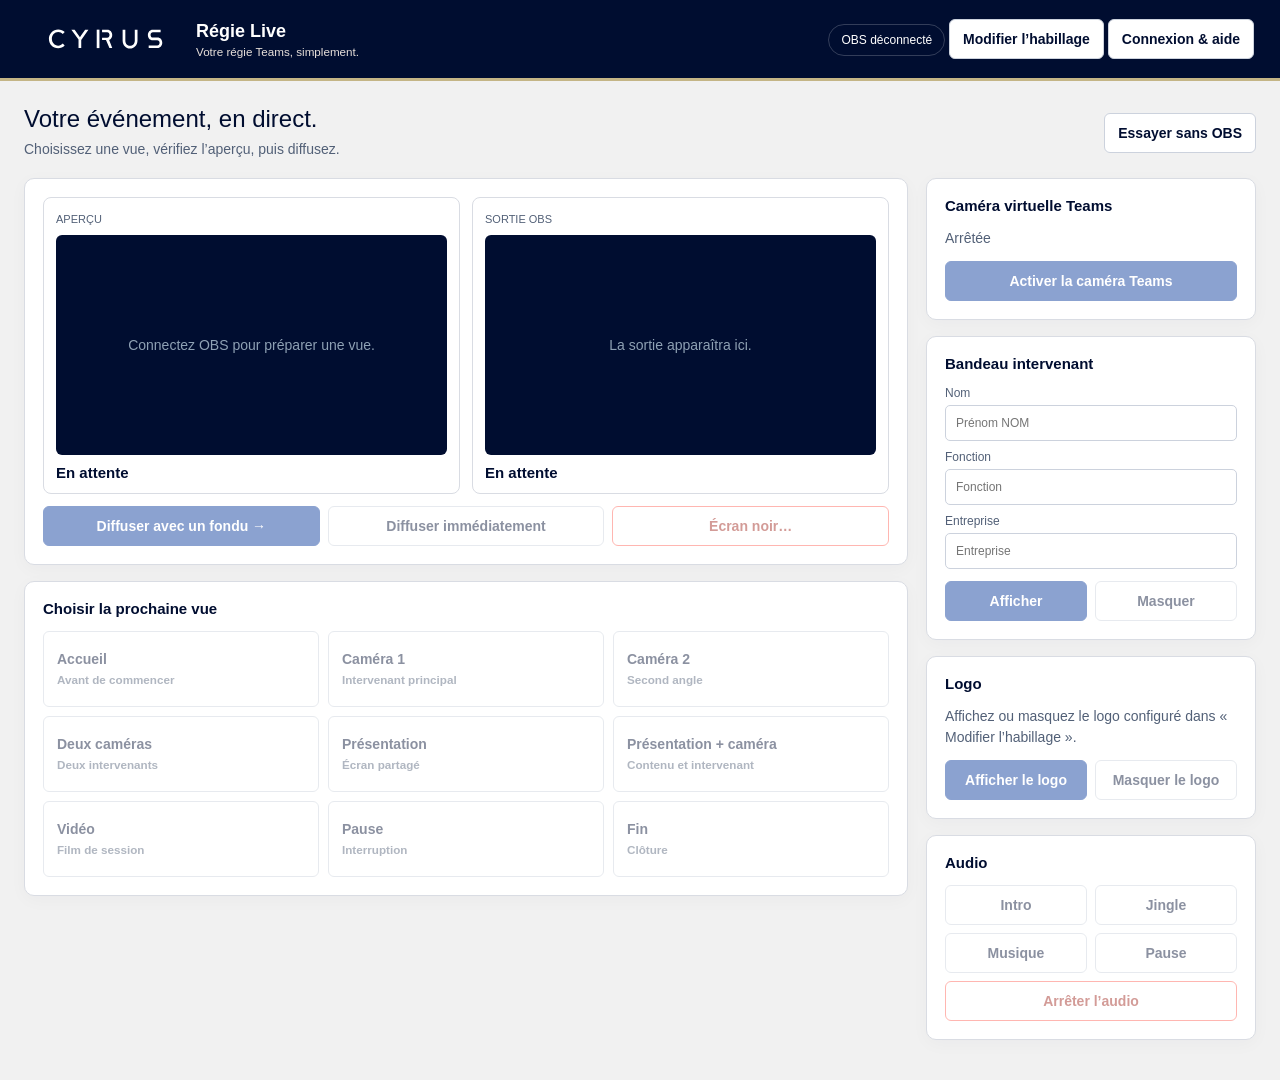
==== commit 1d3de38b: "Fix bandeau intervenant et ajoute commandes logo [lower-logo-fixed]" ====
--- a/index.html
+++ b/index.html
@@ -4,46 +4,49 @@
 <meta charset="utf-8"><meta name="viewport" content="width=device-width,initial-scale=1">
 <title>Cyrus · Régie Teams</title>
 <style>
-:root{--navy:#000D30;--blue:#003399;--gold:#C4B586;--bg:#F1F1F1;--line:#d9dce3;--muted:#526077}*{box-sizing:border-box}body{margin:0;background:var(--bg);color:var(--navy);font:14px "Segoe UI",Arial,sans-serif}header{background:var(--navy);color:#fff;border-bottom:3px solid var(--gold);padding:10px 26px;display:flex;justify-content:space-between;align-items:center;gap:12px;flex-wrap:wrap}.brand{display:flex;align-items:center;gap:10px}.brand img{width:160px;height:58px;object-fit:contain}.brand b{font-size:18px}.brand small{display:block;color:#E8E1DB;margin-top:3px}.status{padding:8px 12px;border:1px solid #ffffff33;border-radius:999px;font-size:12px}.status.ok{background:#003399}.wrap{max-width:1380px;margin:auto;padding:24px}.top{display:flex;justify-content:space-between;align-items:center;gap:12px;margin-bottom:18px;flex-wrap:wrap}h1{font-size:24px;margin:0 0 6px;font-weight:500}p{margin:0;color:var(--muted);line-height:1.5}.grid{display:grid;grid-template-columns:minmax(0,1fr) 330px;gap:18px}.card{background:#fff;border:1px solid var(--line);border-radius:10px;padding:18px;margin-bottom:16px;box-shadow:0 4px 18px #000D3008}h2{font-size:15px;margin:0 0 14px}.scenes{display:grid;grid-template-columns:repeat(3,1fr);gap:9px}.scene{min-height:76px;text-align:left}.scene strong{display:block}.scene small{display:block;color:var(--muted);margin-top:6px}.scene.sel{border-color:var(--blue);background:#e9eef9;box-shadow:inset 3px 0 var(--blue)}.scene.live:after{content:" À L’ANTENNE";display:block;color:var(--blue);font-size:9px;margin-top:7px}button,input{font:inherit}button{border:1px solid #ccd2dd;background:white;color:var(--navy);border-radius:6px;padding:11px 13px;cursor:pointer;font-weight:600}button:hover{background:#E8E1DB}button.primary{background:var(--blue);color:white;border-color:var(--blue)}button.primary:hover{background:var(--navy)}button.danger{border-color:#FF6054;color:#9e241b}button:disabled{opacity:.45;cursor:not-allowed}.row{display:flex;gap:8px;flex-wrap:wrap;margin-top:12px}.row>*{flex:1}.monitors{display:grid;grid-template-columns:1fr 1fr;gap:12px}.monitor{border:1px solid var(--line);border-radius:8px;padding:12px}.monitor span{font-size:11px;color:var(--muted);text-transform:uppercase}.screen{aspect-ratio:16/9;background:var(--navy);color:#8EA1B4;border-radius:6px;display:flex;align-items:center;justify-content:center;text-align:center;padding:15px;margin:9px 0}.monitor b{display:block;font-size:15px}.fields{display:grid;gap:9px}.fields label{font-size:12px;color:var(--muted)}input{width:100%;padding:10px;border:1px solid #ccd2dd;border-radius:5px;margin-top:5px}.audio{display:grid;grid-template-columns:1fr 1fr;gap:8px}.audio button:last-child{grid-column:1/-1}.help{font-size:12px;color:var(--muted);margin-top:10px}.banner{background:#E8E1DB;border:1px solid var(--gold);padding:10px 12px;border-radius:7px;margin-bottom:16px;display:none}.banner.show{display:block}dialog{border:1px solid var(--line);border-radius:12px;max-width:520px;width:calc(100% - 30px);padding:22px}dialog::backdrop{background:#0009}dialog h2{font-size:20px}.toast{position:fixed;left:50%;bottom:20px;transform:translateX(-50%);background:var(--navy);color:#fff;padding:12px 16px;border-radius:8px;display:none;max-width:90%;z-index:9}.toast.show{display:block}.toast.err{background:#a02a24}.editrow{display:grid;grid-template-columns:1fr 1fr;gap:8px;padding:10px 0;border-bottom:1px solid var(--line)}.editrow:last-child{border-bottom:0}.editrow label{font-size:11px;color:var(--muted)}@media(max-width:560px){.editrow{grid-template-columns:1fr}}@media(max-width:900px){.grid{grid-template-columns:1fr}.scenes{grid-template-columns:repeat(2,1fr)}}@media(max-width:560px){.wrap{padding:14px}.monitors{grid-template-columns:1fr}.scenes{grid-template-columns:1fr}.brand img{width:120px}}
+:root{--navy:#000D30;--blue:#003399;--gold:#C4B586;--bg:#F1F1F1;--line:#d9dce3;--muted:#526077}*{box-sizing:border-box}body{margin:0;background:var(--bg);color:var(--navy);font:14px "Segoe UI",Arial,sans-serif}header{background:var(--navy);color:#fff;border-bottom:3px solid var(--gold);padding:10px 26px;display:flex;justify-content:space-between;align-items:center;gap:12px;flex-wrap:wrap}.brand{display:flex;align-items:center;gap:10px}.brand img{width:160px;height:58px;object-fit:contain}.brand b{font-size:18px}.brand small{display:block;color:#E8E1DB;margin-top:3px}.status{padding:8px 12px;border:1px solid #ffffff33;border-radius:999px;font-size:12px}.status.ok{background:#003399}.wrap{max-width:1380px;margin:auto;padding:24px}.top{display:flex;justify-content:space-between;align-items:center;gap:12px;margin-bottom:18px;flex-wrap:wrap}h1{font-size:24px;margin:0 0 6px;font-weight:500}p{margin:0;color:var(--muted);line-height:1.5}.grid{display:grid;grid-template-columns:minmax(0,1fr) 330px;gap:18px}.card{background:#fff;border:1px solid var(--line);border-radius:10px;padding:18px;margin-bottom:16px;box-shadow:0 4px 18px #000D3008}h2{font-size:15px;margin:0 0 14px}.scenes{display:grid;grid-template-columns:repeat(3,1fr);gap:9px}.scene{min-height:76px;text-align:left}.scene strong{display:block}.scene small{display:block;color:var(--muted);margin-top:6px}.scene.sel{border-color:var(--blue);background:#e9eef9;box-shadow:inset 3px 0 var(--blue)}.scene.live:after{content:" À L’ANTENNE";display:block;color:var(--blue);font-size:9px;margin-top:7px}button,input{font:inherit}button{border:1px solid #ccd2dd;background:white;color:var(--navy);border-radius:6px;padding:11px 13px;cursor:pointer;font-weight:600}button:hover{background:#E8E1DB}button.primary{background:var(--blue);color:white;border-color:var(--blue)}button.primary:hover{background:var(--navy)}button.danger{border-color:#FF6054;color:#9e241b}button:disabled{opacity:.45;cursor:not-allowed}.row{display:flex;gap:8px;flex-wrap:wrap;margin-top:12px}.row>*{flex:1}.monitors{display:grid;grid-template-columns:1fr 1fr;gap:12px}.monitor{border:1px solid var(--line);border-radius:8px;padding:12px}.monitor span{font-size:11px;color:var(--muted);text-transform:uppercase}.screen{aspect-ratio:16/9;background:var(--navy);color:#8EA1B4;border-radius:6px;display:flex;align-items:center;justify-content:center;text-align:center;padding:0;margin:9px 0;position:relative;overflow:hidden}.screen img{width:100%;height:100%;object-fit:contain;display:block}.screen .screen-placeholder{padding:15px}.hidden{display:none!important}.monitor b{display:block;font-size:15px}.fields{display:grid;gap:9px}.fields label{font-size:12px;color:var(--muted)}input{width:100%;padding:10px;border:1px solid #ccd2dd;border-radius:5px;margin-top:5px}.audio{display:grid;grid-template-columns:1fr 1fr;gap:8px}.audio button:last-child{grid-column:1/-1}.help{font-size:12px;color:var(--muted);margin-top:10px}.banner{background:#E8E1DB;border:1px solid var(--gold);padding:10px 12px;border-radius:7px;margin-bottom:16px;display:none}.banner.show{display:block}dialog{border:1px solid var(--line);border-radius:12px;max-width:520px;width:calc(100% - 30px);padding:22px}dialog::backdrop{background:#0009}dialog h2{font-size:20px}.toast{position:fixed;left:50%;bottom:20px;transform:translateX(-50%);background:var(--navy);color:#fff;padding:12px 16px;border-radius:8px;display:none;max-width:90%;z-index:9}.toast.show{display:block}.toast.err{background:#a02a24}.editrow{display:grid;grid-template-columns:1fr 1fr;gap:8px;padding:10px 0;border-bottom:1px solid var(--line)}.editrow:last-child{border-bottom:0}.editrow label{font-size:11px;color:var(--muted)}@media(max-width:560px){.editrow{grid-template-columns:1fr}}@media(max-width:900px){.grid{grid-template-columns:1fr}.scenes{grid-template-columns:repeat(2,1fr)}}@media(max-width:560px){.wrap{padding:14px}.monitors{grid-template-columns:1fr}.scenes{grid-template-columns:1fr}.brand img{width:120px}}
 </style>
 <link rel="stylesheet" href="assets/editor.css">
 </head><body>
 <header><div class="brand"><img src="assets/cyrus-white.svg" alt="Cyrus"><div><b>Régie Live</b><small>Votre régie Teams, simplement.</small></div></div><div><span id="status" class="status">OBS déconnecté</span> <button onclick="openLayoutEditor()">Modifier l’habillage</button> <button onclick="settings.showModal()">Connexion & aide</button></div></header>
 <div class="wrap"><div id="demoBanner" class="banner">Mode démonstration · aucune commande n’est envoyée à OBS.</div><div class="top"><div><h1>Votre événement, en direct.</h1><p>Choisissez une vue, vérifiez l’aperçu, puis diffusez.</p></div><button id="demoBtn" onclick="toggleDemo()">Essayer sans OBS</button></div>
 <div class="grid"><div>
-<section class="card"><div class="monitors"><div class="monitor"><span>Aperçu</span><div class="screen" id="previewScreen">Connectez OBS pour préparer une vue.</div><b id="previewName">Aucune vue sélectionnée</b></div><div class="monitor"><span>Sortie OBS</span><div class="screen" id="programScreen">La sortie apparaîtra ici.</div><b id="programName">En attente</b></div></div><div class="row"><button id="take" class="primary ctl" onclick="run(()=>take(false))">Diffuser avec un fondu →</button><button class="ctl" onclick="run(()=>take(true))">Diffuser immédiatement</button><button class="danger ctl" onclick="run(black)">Écran noir…</button></div></section>
+<section class="card"><div class="monitors"><div class="monitor"><span>Aperçu</span><div class="screen" id="previewScreen"><img id="previewImage" class="hidden" alt="Aperçu OBS"><div id="previewPlaceholder" class="screen-placeholder">Connectez OBS pour préparer une vue.</div></div><b id="previewName">Aucune vue sélectionnée</b></div><div class="monitor"><span>Sortie OBS</span><div class="screen" id="programScreen"><img id="programImage" class="hidden" alt="Sortie OBS"><div id="programPlaceholder" class="screen-placeholder">La sortie apparaîtra ici.</div></div><b id="programName">En attente</b></div></div><div class="row"><button id="take" class="primary ctl" onclick="run(()=>take(false))">Diffuser avec un fondu →</button><button class="ctl" onclick="run(()=>take(true))">Diffuser immédiatement</button><button class="danger ctl" onclick="run(black)">Écran noir…</button></div></section>
 <section class="card"><h2>Choisir la prochaine vue</h2><div id="scenes" class="scenes"></div></section>
 </div><aside>
 <section class="card"><h2>Caméra virtuelle Teams</h2><p id="virtualText">Arrêtée</p><button id="virtualBtn" class="primary ctl" style="width:100%;margin-top:12px" onclick="run(toggleVirtual)">Activer la caméra Teams</button></section>
 <section class="card"><h2>Bandeau intervenant</h2><div class="fields"><label>Nom<input id="name" placeholder="Prénom NOM"></label><label>Fonction<input id="role" placeholder="Fonction"></label><label>Entreprise<input id="company" placeholder="Entreprise"></label></div><div class="row"><button class="primary ctl" onclick="run(()=>lower(true))">Afficher</button><button class="ctl" onclick="run(()=>lower(false))">Masquer</button></div></section>
+<section class="card"><h2>Logo</h2><p>Affichez ou masquez le logo configuré dans « Modifier l’habillage ».</p><div class="row"><button class="primary ctl" onclick="run(()=>logo(true))">Afficher le logo</button><button class="ctl" onclick="run(()=>logo(false))">Masquer le logo</button></div></section>
 <section class="card"><h2>Audio</h2><div class="audio"><button class="ctl" onclick="run(()=>audio('intro'))">Intro</button><button class="ctl" onclick="run(()=>audio('jingle'))">Jingle</button><button class="ctl" onclick="run(()=>audio('music'))">Musique</button><button class="ctl" onclick="run(()=>audio('break'))">Pause</button><button class="danger ctl" onclick="run(()=>audioAction('stop'))">Arrêter l’audio</button></div></section>
 </aside></div></div>
 <dialog id="settings"><h2>Connecter OBS</h2><p>Dans OBS : Outils → Paramètres du serveur WebSocket → activez le serveur sur le port 4455. Dans Chrome, autorisez également l’accès au réseau local lorsque la demande apparaît. Dans Chrome, autorisez également l’accès au réseau local lorsque la demande apparaît. Dans Chrome, autorisez également l’accès au réseau local lorsque la demande apparaît.</p><div class="fields" style="margin-top:14px"><label>Mot de passe OBS<input id="pwd" type="password" autocomplete="off"></label><label style="display:flex;align-items:center;gap:8px"><input id="remember" type="checkbox" style="width:auto;margin:0"> Mémoriser sur cet ordinateur</label></div><div class="row"><button class="primary" onclick="connectWS()">Connecter</button><button onclick="settings.close()">Fermer</button></div><p class="help">OBS doit être ouvert sur ce même ordinateur. Adresse : 127.0.0.1:4455.</p></dialog>
 <dialog id="editor"><h2>Modifier la régie</h2><p>Renomme les boutons visibles et associe-les aux noms exacts de tes scènes OBS.</p><div id="sceneEdit" style="margin-top:14px"></div><div class="row"><button class="primary" onclick="saveEditor()">Enregistrer</button><button onclick="resetEditor()">Réinitialiser</button><button onclick="editor.close()">Fermer</button></div><p class="help">Ces réglages sont enregistrés uniquement sur cet ordinateur.</p></dialog>
 <div id="toast" class="toast"></div>
 <script>
-const DEFAULT_S=[['00 - ACCUEIL','Accueil','Avant de commencer'],['01 - CAM 1','Caméra 1','Intervenant principal'],['02 - CAM 2','Caméra 2','Second angle'],['03 - DOUBLE CAM','Deux caméras','Deux intervenants'],['04 - PRESENTATION','Présentation','Écran partagé'],['05 - PRESENTATION + CAM','Présentation + caméra','Contenu et intervenant'],['06 - VIDEO','Vidéo','Film de session'],['07 - PAUSE','Pause','Interruption'],['08 - FIN','Fin','Clôture']];let S=(()=>{try{return JSON.parse(localStorage.getItem('regieScenes'))||DEFAULT_S.map(x=>[...x])}catch{return DEFAULT_S.map(x=>[...x])}})();let ws,identified=false,demo=false,preview='',program='',virtual=false,id=1,busy=false;const pend=new Map(),$=x=>document.getElementById(x),label=n=>S.find(x=>x[0]===n)?.[1]||(n==='09 - BLACK'?'Écran noir':n||'En attente');
+const DEFAULT_S=[['00 - ACCUEIL','Accueil','Avant de commencer'],['01 - CAM 1','Caméra 1','Intervenant principal'],['02 - CAM 2','Caméra 2','Second angle'],['03 - DOUBLE CAM','Deux caméras','Deux intervenants'],['04 - PRESENTATION','Présentation','Écran partagé'],['05 - PRESENTATION + CAM','Présentation + caméra','Contenu et intervenant'],['06 - VIDEO','Vidéo','Film de session'],['07 - PAUSE','Pause','Interruption'],['08 - FIN','Fin','Clôture']];let S=(()=>{try{return JSON.parse(localStorage.getItem('regieScenes'))||DEFAULT_S.map(x=>[...x])}catch{return DEFAULT_S.map(x=>[...x])}})();let ws,identified=false,demo=false,preview='',program='',virtual=false,id=1,busy=false,thumbBusy=false;const pend=new Map(),$=x=>document.getElementById(x),label=n=>S.find(x=>x[0]===n)?.[1]||(n==='09 - BLACK'?'Écran noir':n||'En attente');
 pwd.value=localStorage.getItem('obsPwd')||'';remember.checked=!!pwd.value;
 function msg(t,e=false){toast.textContent=t;toast.className='toast show'+(e?' err':'');setTimeout(()=>toast.className='toast',5000)}
-function render(){const active=identified||demo;document.querySelectorAll('.ctl').forEach(b=>b.disabled=!active||busy);take.disabled=!active||busy||!preview;previewName.textContent=label(preview);programName.textContent=label(program);previewScreen.textContent=demo?'Simulation · '+label(preview):identified?'Vue préparée : '+label(preview):'Connectez OBS pour préparer une vue.';programScreen.textContent=demo?'Simulation · '+label(program):identified?'Sortie active : '+label(program):'La sortie apparaîtra ici.';virtualText.textContent=virtual?'Active':'Arrêtée';virtualBtn.textContent=virtual?'Arrêter la caméra Teams…':'Activer la caméra Teams';scenes.replaceChildren(...S.map(([n,l,d])=>{let b=document.createElement('button');b.className='scene'+(preview===n?' sel':'')+(program===n?' live':'');b.disabled=!active||busy;b.innerHTML='<strong>'+l+'</strong><small>'+d+'</small>';b.onclick=()=>run(()=>selectScene(n));return b}))}
+function render(){const active=identified||demo;document.querySelectorAll('.ctl').forEach(b=>b.disabled=!active||busy);take.disabled=!active||busy||!preview;previewName.textContent=label(preview);programName.textContent=label(program);previewPlaceholder.textContent=demo?'Simulation · '+label(preview):identified?'Chargement de l’aperçu…':'Connectez OBS pour préparer une vue.';programPlaceholder.textContent=demo?'Simulation · '+label(program):identified?'Chargement de la sortie…':'La sortie apparaîtra ici.';virtualText.textContent=virtual?'Active':'Arrêtée';virtualBtn.textContent=virtual?'Arrêter la caméra Teams…':'Activer la caméra Teams';scenes.replaceChildren(...S.map(([n,l,d])=>{let b=document.createElement('button');b.className='scene'+(preview===n?' sel':'')+(program===n?' live':'');b.disabled=!active||busy;b.innerHTML='<strong>'+l+'</strong><small>'+d+'</small>';b.onclick=()=>run(()=>selectScene(n));return b}))}
 async function run(f){if(busy)return;busy=true;render();try{await f()}catch(e){msg(e.message||String(e),true)}finally{busy=false;render()}}
-function toggleDemo(){disconnect();demo=!demo;preview=demo?'01 - CAM 1':'';program=demo?'00 - ACCUEIL':'';virtual=false;demoBanner.classList.toggle('show',demo);demoBtn.textContent=demo?'Quitter la démonstration':'Essayer sans OBS';status.textContent=demo?'Démonstration':'OBS déconnecté';status.classList.remove('ok');render()}
+function toggleDemo(){disconnect();previewImage.classList.add('hidden');programImage.classList.add('hidden');previewPlaceholder.classList.remove('hidden');programPlaceholder.classList.remove('hidden');demo=!demo;preview=demo?'01 - CAM 1':'';program=demo?'00 - ACCUEIL':'';virtual=false;demoBanner.classList.toggle('show',demo);demoBtn.textContent=demo?'Quitter la démonstration':'Essayer sans OBS';status.textContent=demo?'Démonstration':'OBS déconnecté';status.classList.remove('ok');render()}
 function disconnect(){identified=false;if(ws){try{ws.close()}catch{}ws=null}for(const p of pend.values())p.reject(new Error('Connexion interrompue'));pend.clear()}
 async function sha(s){const b=await crypto.subtle.digest('SHA-256',new TextEncoder().encode(s));return btoa(String.fromCharCode(...new Uint8Array(b)))}
-async function connectWS(){demo=false;demoBanner.classList.remove('show');disconnect();if(remember.checked)localStorage.setItem('obsPwd',pwd.value);else localStorage.removeItem('obsPwd');status.textContent='Connexion…';try{ws=new WebSocket('ws://127.0.0.1:4455');ws.onmessage=async ev=>{const m=JSON.parse(ev.data);if(m.op===0){let d={rpcVersion:1,eventSubscriptions:197};if(m.d.authentication)d.authentication=await sha(await sha(pwd.value+m.d.authentication.salt)+m.d.authentication.challenge);ws.send(JSON.stringify({op:1,d}))}else if(m.op===2){identified=true;status.textContent='OBS connecté';status.classList.add('ok');settings.close();await req('SetStudioModeEnabled',{studioModeEnabled:true});await sync()}else if(m.op===7){const p=pend.get(m.d.requestId);if(p){pend.delete(m.d.requestId);m.d.requestStatus.result?p.resolve(m.d.responseData||{}):p.reject(new Error(m.d.requestStatus.comment||'Commande refusée'))}}else if(m.op===5){if(m.d.eventType==='CurrentProgramSceneChanged')program=m.d.eventData.sceneName;if(m.d.eventType==='CurrentPreviewSceneChanged')preview=m.d.eventData.sceneName;if(m.d.eventType==='VirtualcamStateChanged')virtual=m.d.eventData.outputActive;render()}};ws.onerror=()=>msg('OBS inaccessible sur le port 4455.',true);ws.onclose=e=>{identified=false;status.textContent=e.code===4009?'Mot de passe incorrect':'OBS déconnecté';status.classList.remove('ok');render()}}catch(e){msg(e.message,true)}render()}
+async function connectWS(){demo=false;demoBanner.classList.remove('show');disconnect();if(remember.checked)localStorage.setItem('obsPwd',pwd.value);else localStorage.removeItem('obsPwd');status.textContent='Connexion…';try{try{ws=new WebSocket('ws://127.0.0.1:4455',{targetAddressSpace:'loopback'})}catch{ws=new WebSocket('ws://127.0.0.1:4455')};ws.onmessage=async ev=>{const m=JSON.parse(ev.data);if(m.op===0){let d={rpcVersion:1,eventSubscriptions:197};if(m.d.authentication)d.authentication=await sha(await sha(pwd.value+m.d.authentication.salt)+m.d.authentication.challenge);ws.send(JSON.stringify({op:1,d}))}else if(m.op===2){identified=true;status.textContent='OBS connecté';status.classList.add('ok');settings.close();await req('SetStudioModeEnabled',{studioModeEnabled:true});await sync();await thumbnails()}else if(m.op===7){const p=pend.get(m.d.requestId);if(p){pend.delete(m.d.requestId);m.d.requestStatus.result?p.resolve(m.d.responseData||{}):p.reject(new Error(m.d.requestStatus.comment||'Commande refusée'))}}else if(m.op===5){if(m.d.eventType==='CurrentProgramSceneChanged'){program=m.d.eventData.sceneName;setTimeout(thumbnails,100)}if(m.d.eventType==='CurrentPreviewSceneChanged'){preview=m.d.eventData.sceneName;setTimeout(thumbnails,100)}if(m.d.eventType==='VirtualcamStateChanged')virtual=m.d.eventData.outputActive;render()}};ws.onerror=()=>msg('OBS inaccessible sur le port 4455.',true);ws.onclose=e=>{identified=false;status.textContent=e.code===4009?'Mot de passe incorrect':'OBS déconnecté';status.classList.remove('ok');render()}}catch(e){msg(e.message,true)}render()}
 function req(type,data={}){return new Promise((res,rej)=>{if(!identified||!ws||ws.readyState!==1)return rej(new Error('Connectez OBS.'));const rid=String(id++);pend.set(rid,{resolve:res,reject:rej});ws.send(JSON.stringify({op:6,d:{requestType:type,requestId:rid,requestData:data}}));setTimeout(()=>{if(pend.has(rid)){pend.delete(rid);rej(new Error('OBS ne répond pas'))}},6000)})}
 async function sync(){const [a,b,c]=await Promise.all([req('GetCurrentPreviewScene'),req('GetCurrentProgramScene'),req('GetVirtualCamStatus')]);preview=a.currentPreviewSceneName;program=b.currentProgramSceneName;virtual=c.outputActive;render()}
-async function selectScene(n){if(demo){preview=n;return}await req('SetCurrentPreviewScene',{sceneName:n});preview=n}
+async function thumbnails(){if(demo||!identified||thumbBusy)return;thumbBusy=true;try{for(const kind of ['preview','program']){const n=kind==='preview'?preview:program;if(!n)continue;try{const r=await req('GetSourceScreenshot',{sourceName:n,imageFormat:'jpeg',imageWidth:640,imageCompressionQuality:70});if(!identified||(kind==='preview'?preview:program)!==n)continue;const im=$(kind+'Image'),ph=$(kind+'Placeholder');im.src=r.imageData;im.classList.remove('hidden');ph.classList.add('hidden')}catch{}}}finally{thumbBusy=false}}
+async function selectScene(n){if(demo){preview=n;previewImage.classList.add('hidden');previewPlaceholder.classList.remove('hidden');return}await req('SetCurrentPreviewScene',{sceneName:n});preview=n;await thumbnails()}
 async function take(cut){if(demo){[program,preview]=[preview,program];return}await req('SetCurrentSceneTransition',{transitionName:cut?'Cut':'Fade'});if(!cut)await req('SetCurrentSceneTransitionDuration',{transitionDuration:500});await req('TriggerStudioModeTransition');setTimeout(()=>run(sync),700)}
 async function black(){if(!confirm('Passer immédiatement la sortie en écran noir ?'))return;if(demo){program='09 - BLACK';return}await req('SetCurrentProgramScene',{sceneName:'09 - BLACK'});await sync()}
 async function toggleVirtual(){if(demo){virtual=!virtual;return}await req(virtual?'StopVirtualCam':'StartVirtualCam');await sync()}
 async function emit(data){if(demo)return;await req('CallVendorRequest',{vendorName:'obs-browser',requestType:'emit_event',requestData:{event_name:'officeLiveControl',event_data:data}})}
-async function lower(show){if(show&&!name.value.trim())throw new Error('Renseignez le nom.');await emit({type:'lower',show,name:name.value,role:role.value,company:company.value});msg(show?'Bandeau envoyé.':'Bandeau masqué.')}
+async function lower(show){const n=$('name'),r=$('role'),c=$('company');const nv=(n?.value??'').trim();if(show&&!nv)throw new Error('Renseignez le nom.');await emit({type:'lower',show,name:nv,role:r?.value??'',company:c?.value??''});msg(show?'Bandeau envoyé.':'Bandeau masqué.')}
+async function logo(show){await emit({type:'logo',show});msg(show?'Logo affiché.':'Logo masqué.')}
 async function audio(x){await emit({type:'audio',action:'play',id:x});msg('Commande audio envoyée : '+x)}async function audioAction(action){await emit({type:'audio',action});msg('Commande audio envoyée.')}
 function openEditor(){sceneEdit.replaceChildren(...S.map((x,i)=>{const d=document.createElement('div');d.className='editrow';d.innerHTML='<label>Nom affiché<input data-i="'+i+'" data-k="1" value="'+x[1].replace(/&/g,'&amp;').replace(/"/g,'&quot;')+'"></label><label>Nom de scène OBS<input data-i="'+i+'" data-k="0" value="'+x[0].replace(/&/g,'&amp;').replace(/"/g,'&quot;')+'"></label>';return d}));editor.showModal()}
 function saveEditor(){document.querySelectorAll('#sceneEdit input').forEach(el=>{const i=+el.dataset.i,k=+el.dataset.k;S[i][k]=el.value.trim()||S[i][k]});localStorage.setItem('regieScenes',JSON.stringify(S));editor.close();render();msg('Configuration de la régie enregistrée.')}
 function resetEditor(){if(!confirm('Réinitialiser les noms de vues et de scènes OBS ?'))return;S=DEFAULT_S.map(x=>[...x]);localStorage.removeItem('regieScenes');openEditor();render();msg('Configuration réinitialisée.')}
 
-render();
+setInterval(thumbnails,1000);render();
 </script><script src="assets/layout.js"></script><script src="assets/editor-loader.js"></script>
 </body></html>
